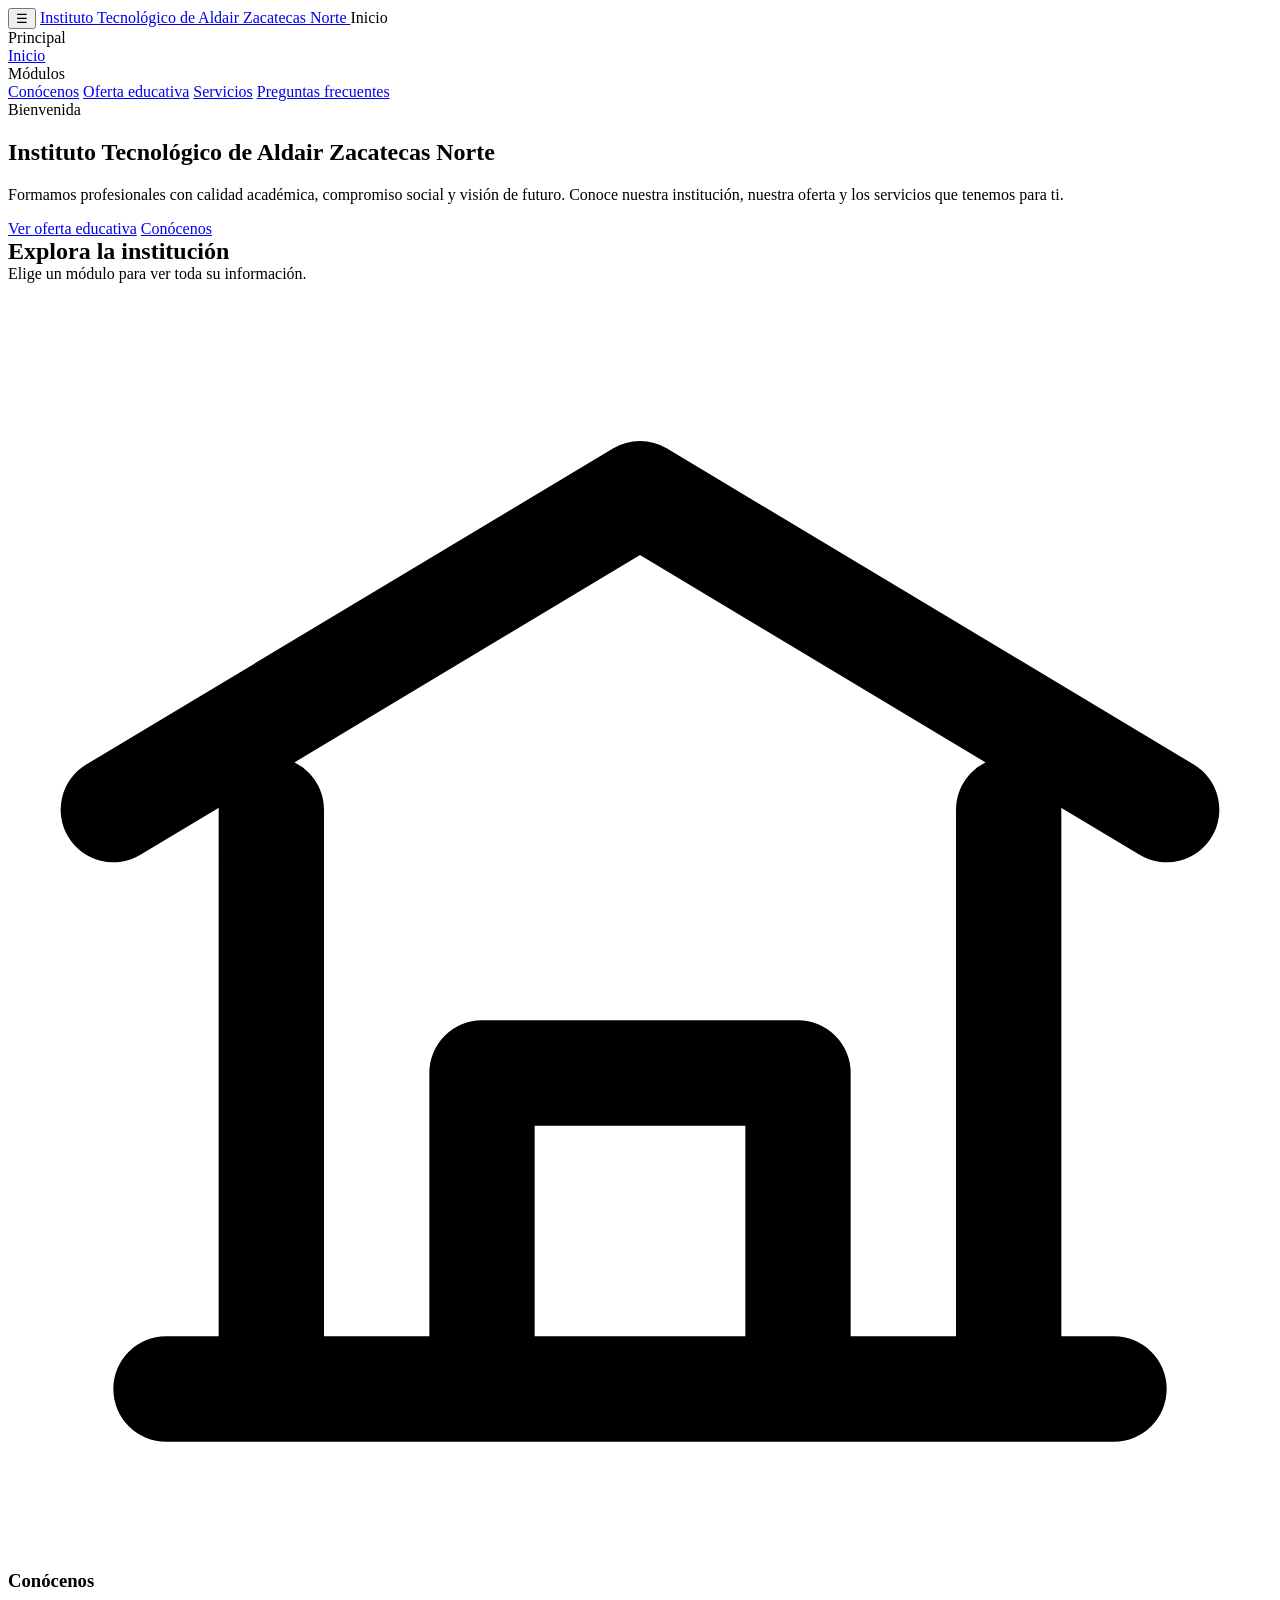
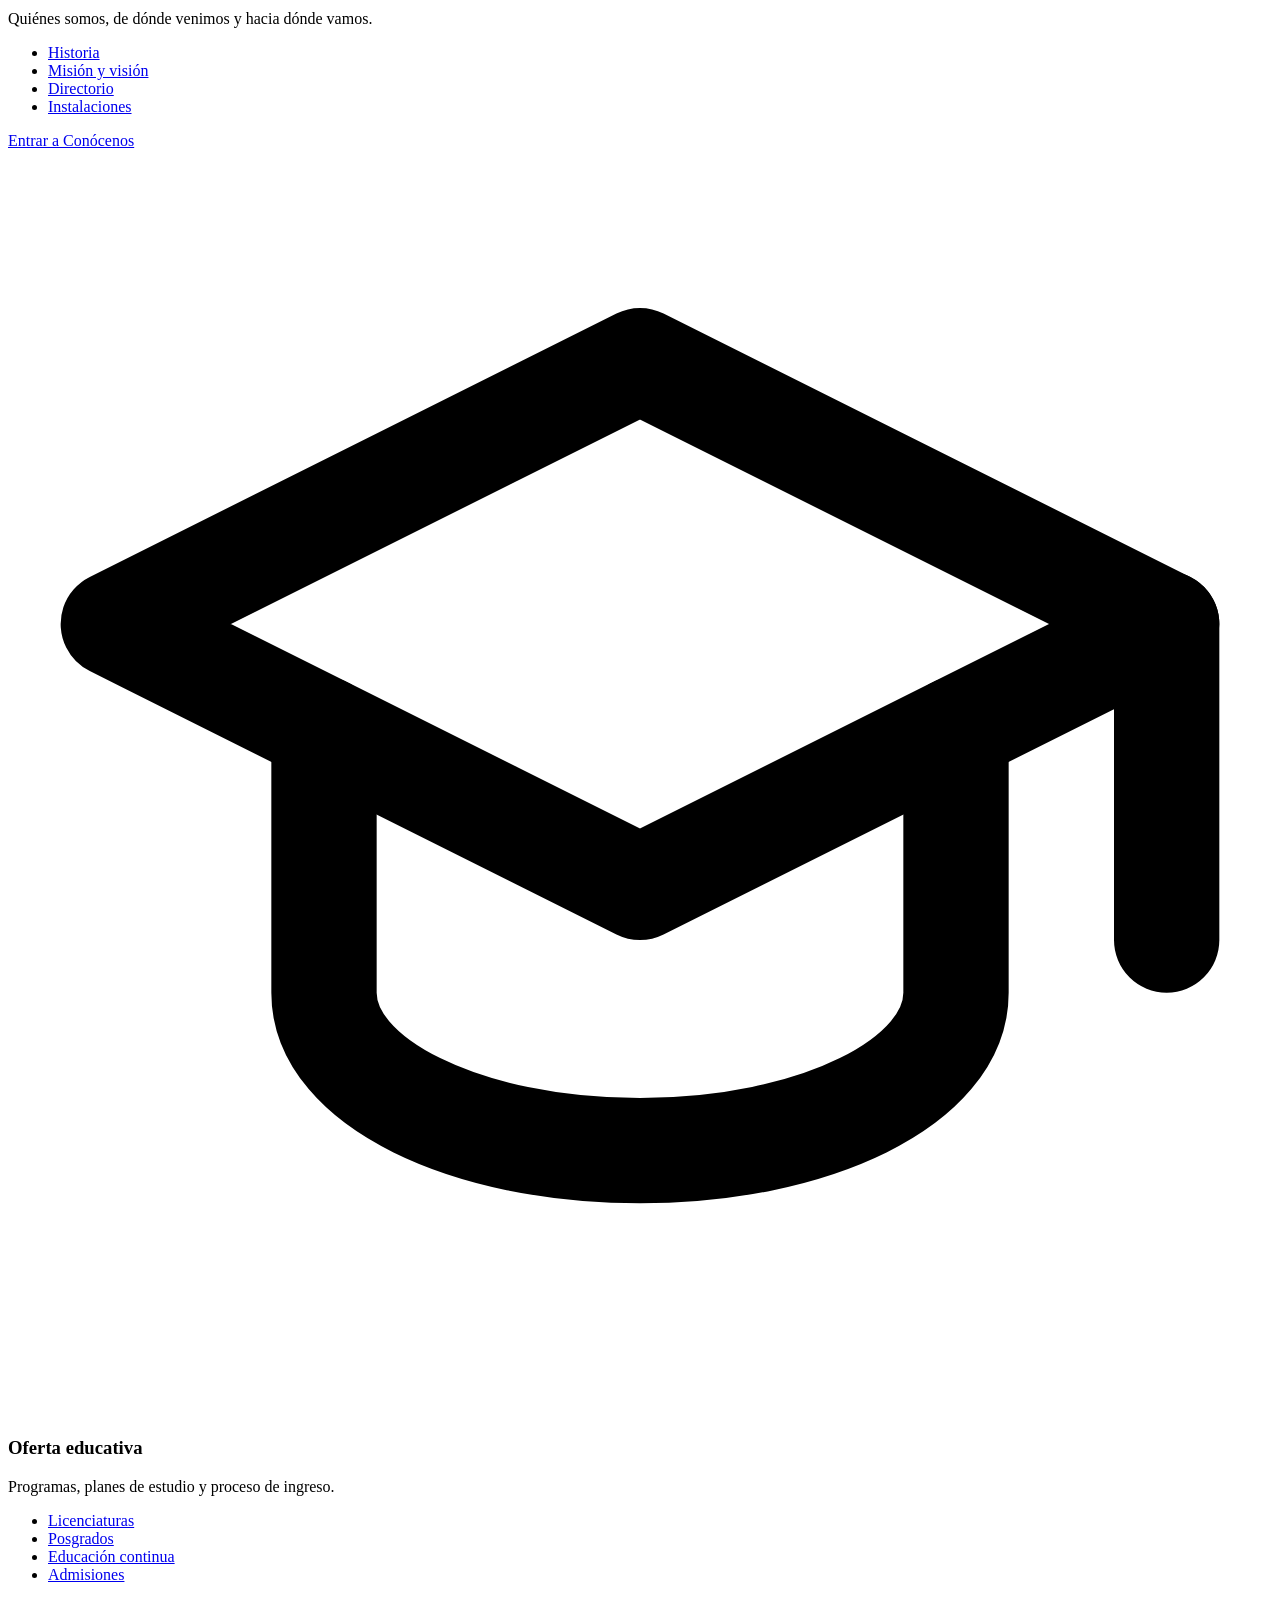
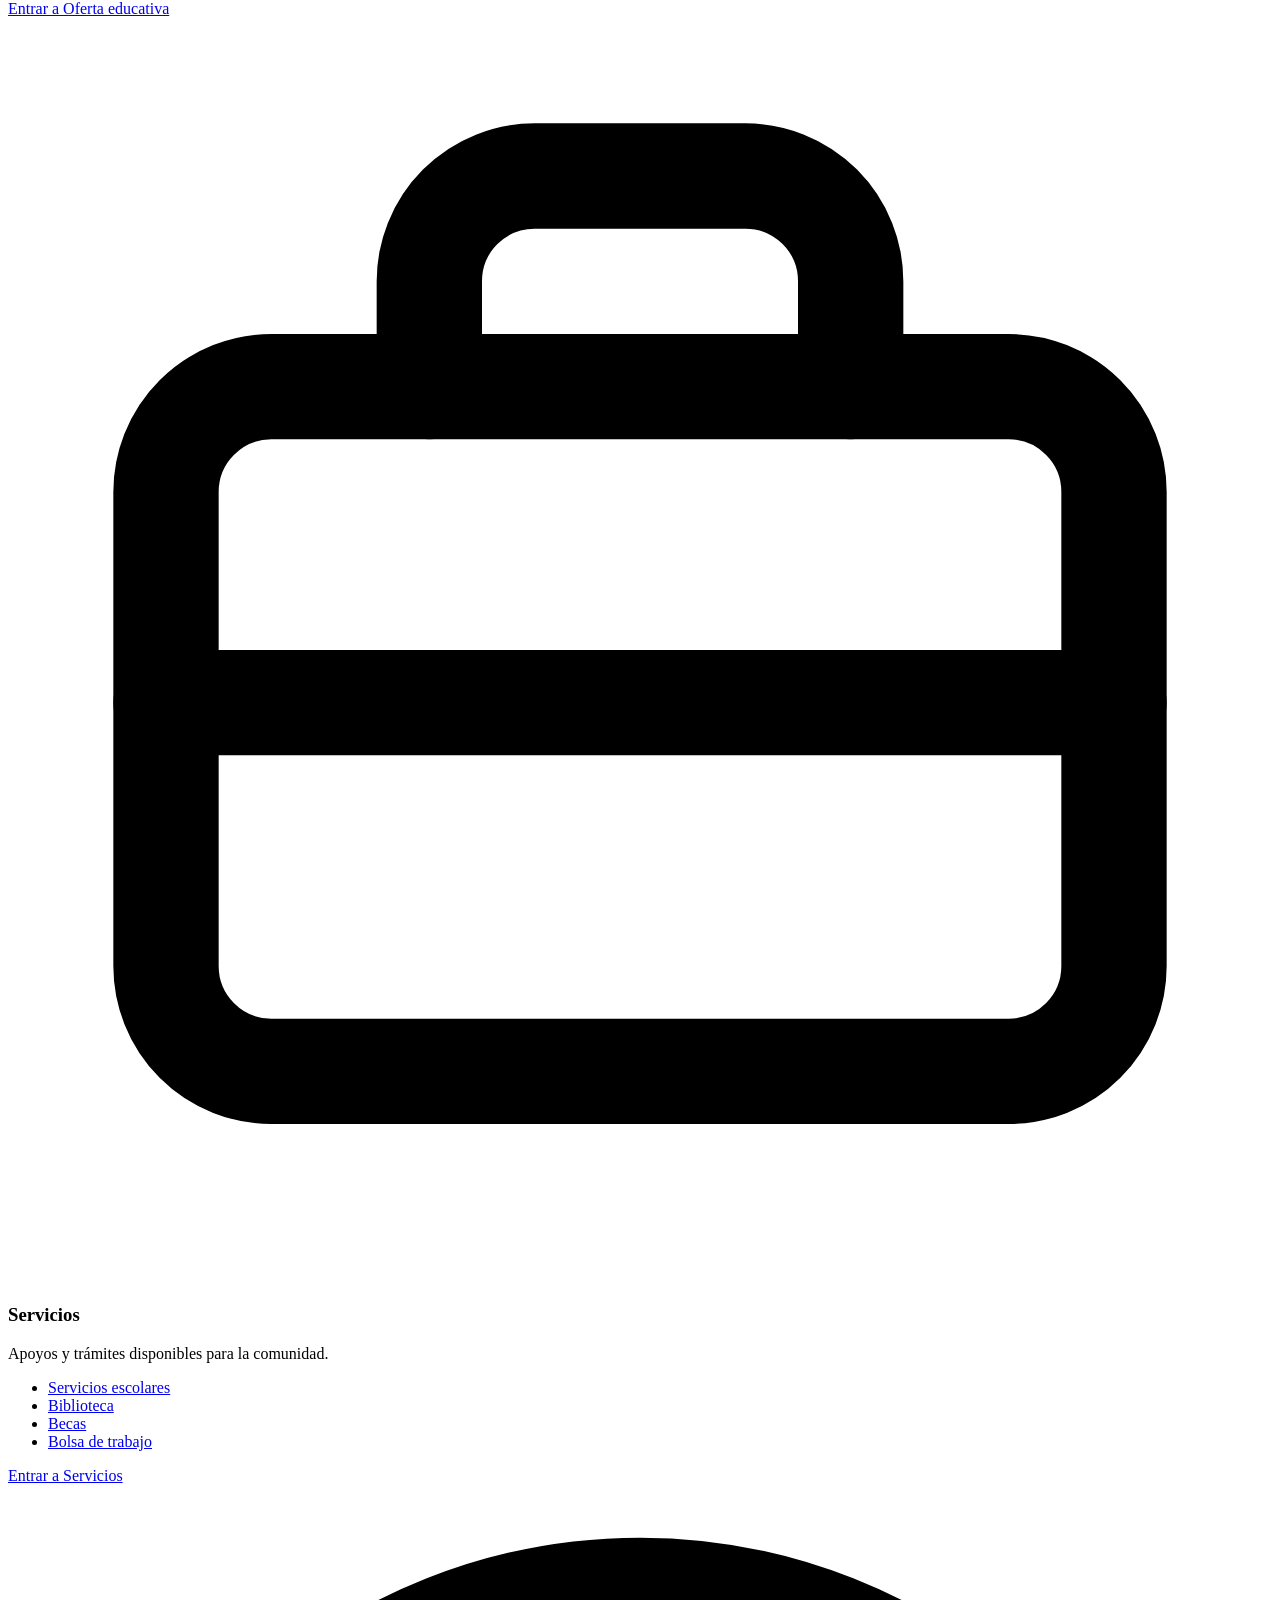
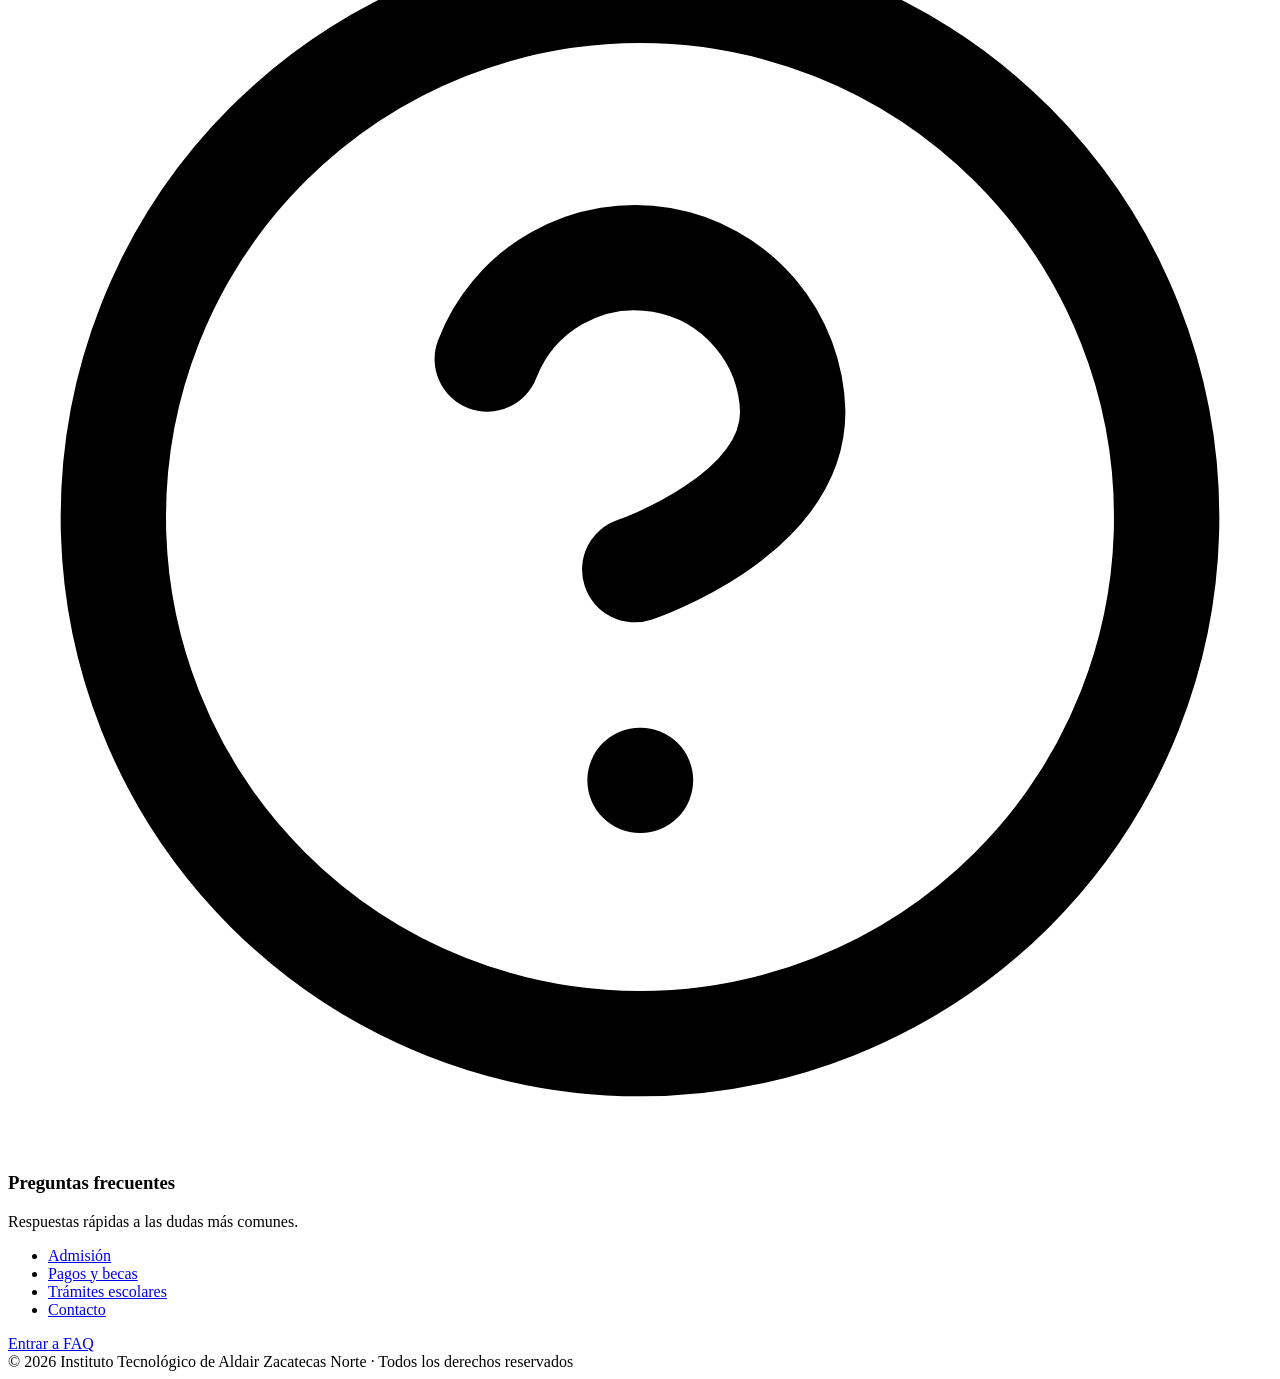
==== index.html @ a639b31b "Añadí el principal de la pagina" ====
<!DOCTYPE html>
<html lang="es">
<head>
  <meta charset="UTF-8">
  <meta name="viewport" content="width=device-width, initial-scale=1.0">
  <title>Inicio · Instituto Tecnológico de Aldair Zacatecas Norte</title>
  <link rel="stylesheet" href="design-system.css">
</head>
<body>
<div class="ds-app">

  <!-- ===== ENCABEZADO ===== -->
  <header class="ds-header">
    <button class="ds-header__menu" aria-label="Abrir menú" onclick="document.querySelector('.ds-sidebar').classList.toggle('abierto')">☰</button>
    <a href="index.html" class="ds-header__logo">
      <!-- <img src="logo.png" alt=""> -->
      Instituto Tecnológico de Aldair Zacatecas Norte
    </a>
    <span class="ds-header__modulo">Inicio</span>
  </header>

  <!-- ===== MENÚ LATERAL ===== -->
  <nav class="ds-sidebar" aria-label="Menú principal">
    <div class="ds-sidebar__titulo">Principal</div>
    <a href="index.html" class="activo">Inicio</a>
    <div class="ds-sidebar__titulo">Módulos</div>
    <a href="conocenos.html">Conócenos</a>
    <a href="oferta-educativa.html">Oferta educativa</a>
    <a href="servicios.html">Servicios</a>
    <a href="faq.html">Preguntas frecuentes</a>
  </nav>

  <!-- ===== CONTENIDO ===== -->
  <main class="ds-main">

    <section class="ds-hero">
      <span class="ds-hero__etiqueta">Bienvenida</span>
      <h1>Instituto Tecnológico de Aldair Zacatecas Norte</h1>
      <p>Formamos profesionales con calidad académica, compromiso social y visión de futuro. Conoce nuestra institución, nuestra oferta y los servicios que tenemos para ti.</p>
      <div class="ds-fila">
        <a href="oferta-educativa.html" class="ds-btn ds-btn--primario">Ver oferta educativa</a>
        <a href="conocenos.html" class="ds-btn ds-btn--secundario">Conócenos</a>
      </div>
    </section>

    <div class="ds-page-header">
      <div>
        <h2 style="margin:0">Explora la institución</h2>
        <p class="ds-texto-sec" style="margin:0">Elige un módulo para ver toda su información.</p>
      </div>
    </div>

    <!-- ===== MÓDULOS =====
         Cada botón abre el archivo del módulo (conocenos.html, oferta-educativa.html,
         servicios.html, faq.html). Cada compañero crea su archivo a partir de
         plantilla-modulo.html y usa los id indicados (#historia, #mision, ...)
         en las secciones de su página para que los enlaces de las partes funcionen. -->
    <div class="ds-grid ds-grid-4">

      <!-- MÓDULO 1: CONÓCENOS -->
      <article class="ds-card ds-modulo">
        <div class="ds-modulo__icono">
          <svg viewBox="0 0 24 24" fill="none" stroke="currentColor" stroke-width="2" stroke-linecap="round" stroke-linejoin="round"><path d="M3 21h18M5 21V10M19 21V10M9 21v-6h6v6M2 10l10-6 10 6"/></svg>
        </div>
        <h3 class="ds-card__titulo">Conócenos</h3>
        <p class="ds-texto-sec">Quiénes somos, de dónde venimos y hacia dónde vamos.</p>
        <ul class="ds-modulo__partes">
          <li><a href="conocenos.html#historia">Historia</a></li>
          <li><a href="conocenos.html#mision-vision">Misión y visión</a></li>
          <li><a href="conocenos.html#directorio">Directorio</a></li>
          <li><a href="conocenos.html#instalaciones">Instalaciones</a></li>
        </ul>
        <a href="conocenos.html" class="ds-btn ds-btn--primario">Entrar a Conócenos</a>
      </article>

      <!-- MÓDULO 2: OFERTA EDUCATIVA -->
      <article class="ds-card ds-modulo">
        <div class="ds-modulo__icono">
          <svg viewBox="0 0 24 24" fill="none" stroke="currentColor" stroke-width="2" stroke-linecap="round" stroke-linejoin="round"><path d="M22 9 12 4 2 9l10 5 10-5z"/><path d="M6 11v5c0 1.7 2.7 3 6 3s6-1.3 6-3v-5M22 9v6"/></svg>
        </div>
        <h3 class="ds-card__titulo">Oferta educativa</h3>
        <p class="ds-texto-sec">Programas, planes de estudio y proceso de ingreso.</p>
        <ul class="ds-modulo__partes">
          <li><a href="oferta-educativa.html#licenciaturas">Licenciaturas</a></li>
          <li><a href="oferta-educativa.html#posgrados">Posgrados</a></li>
          <li><a href="oferta-educativa.html#educacion-continua">Educación continua</a></li>
          <li><a href="oferta-educativa.html#admisiones">Admisiones</a></li>
        </ul>
        <a href="oferta-educativa.html" class="ds-btn ds-btn--primario">Entrar a Oferta educativa</a>
      </article>

      <!-- MÓDULO 3: SERVICIOS -->
      <article class="ds-card ds-modulo">
        <div class="ds-modulo__icono">
          <svg viewBox="0 0 24 24" fill="none" stroke="currentColor" stroke-width="2" stroke-linecap="round" stroke-linejoin="round"><rect x="3" y="7" width="18" height="13" rx="2"/><path d="M8 7V5a2 2 0 0 1 2-2h4a2 2 0 0 1 2 2v2M3 13h18"/></svg>
        </div>
        <h3 class="ds-card__titulo">Servicios</h3>
        <p class="ds-texto-sec">Apoyos y trámites disponibles para la comunidad.</p>
        <ul class="ds-modulo__partes">
          <li><a href="servicios.html#servicios-escolares">Servicios escolares</a></li>
          <li><a href="servicios.html#biblioteca">Biblioteca</a></li>
          <li><a href="servicios.html#becas">Becas</a></li>
          <li><a href="servicios.html#bolsa-trabajo">Bolsa de trabajo</a></li>
        </ul>
        <a href="servicios.html" class="ds-btn ds-btn--primario">Entrar a Servicios</a>
      </article>

      <!-- MÓDULO 4: FAQ -->
      <article class="ds-card ds-modulo">
        <div class="ds-modulo__icono">
          <svg viewBox="0 0 24 24" fill="none" stroke="currentColor" stroke-width="2" stroke-linecap="round" stroke-linejoin="round"><circle cx="12" cy="12" r="10"/><path d="M9.1 9a3 3 0 0 1 5.8 1c0 2-3 3-3 3M12 17h.01"/></svg>
        </div>
        <h3 class="ds-card__titulo">Preguntas frecuentes</h3>
        <p class="ds-texto-sec">Respuestas rápidas a las dudas más comunes.</p>
        <ul class="ds-modulo__partes">
          <li><a href="faq.html#admision">Admisión</a></li>
          <li><a href="faq.html#pagos">Pagos y becas</a></li>
          <li><a href="faq.html#tramites">Trámites escolares</a></li>
          <li><a href="faq.html#contacto">Contacto</a></li>
        </ul>
        <a href="faq.html" class="ds-btn ds-btn--primario">Entrar a FAQ</a>
      </article>

    </div>
  </main>

  <!-- ===== PIE ===== -->
  <footer class="ds-footer">
    © 2026 Instituto Tecnológico de Aldair Zacatecas Norte · Todos los derechos reservados
  </footer>

</div>
</body>
</html>
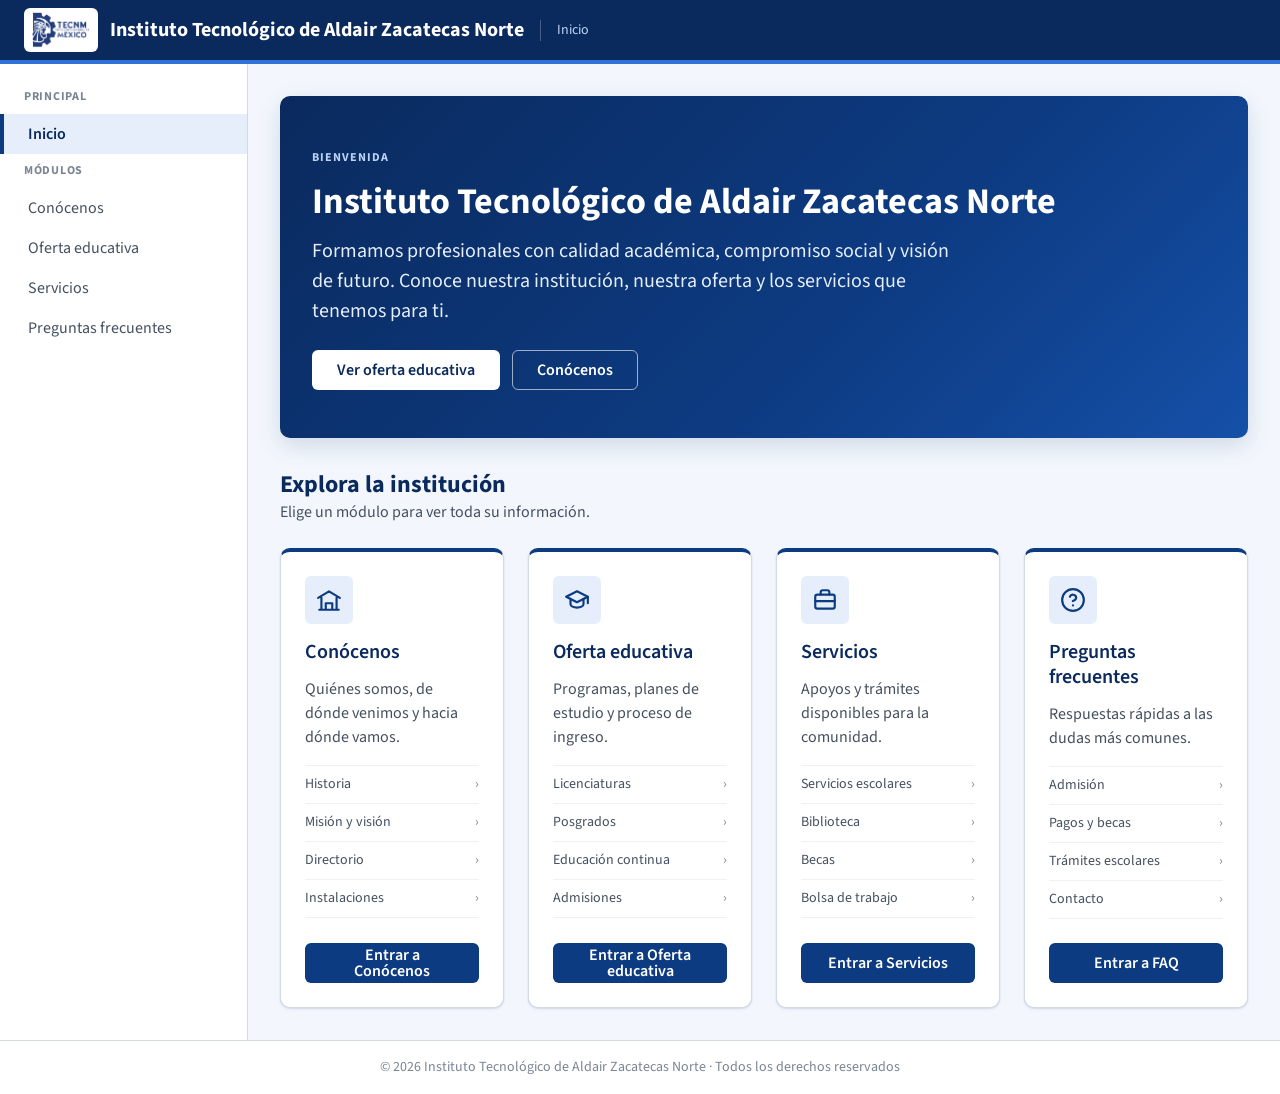
==== commit a7d450f1: "Agregar pagina principal, sistema de diseno institucional y logo del TecNM" ====
--- a/index.html
+++ b/index.html
@@ -13,8 +13,8 @@
   <header class="ds-header">
     <button class="ds-header__menu" aria-label="Abrir menú" onclick="document.querySelector('.ds-sidebar').classList.toggle('abierto')">☰</button>
     <a href="index.html" class="ds-header__logo">
-      <!-- <img src="logo.png" alt=""> -->
-      Instituto Tecnológico de Aldair Zacatecas Norte
+      <img src="logo.png" alt="Logo TecNM">
+      <span class="ds-header__nombre">Instituto Tecnológico de Aldair Zacatecas Norte</span>
     </a>
     <span class="ds-header__modulo">Inicio</span>
   </header>
--- a/design-system.css
+++ b/design-system.css
@@ -0,0 +1,331 @@
+/* =====================================================================
+   SISTEMA DE DISEÑO INSTITUCIONAL · v1.0
+   ---------------------------------------------------------------------
+   REGLAS PARA TODOS LOS PARTICIPANTES
+   1. NO edites este archivo. Si necesitas algo nuevo, pídelo al
+      responsable del diseño para agregarlo aquí y que todos lo tengan.
+   2. NO escribas colores, tamaños ni fuentes "a mano" en tu módulo.
+      Usa siempre las variables (var(--...)) y las clases .ds-*.
+   3. Todo módulo parte de plantilla-modulo.html.
+   ===================================================================== */
+
+@import url('https://fonts.googleapis.com/css2?family=Source+Sans+3:wght@400;600;700&display=swap');
+
+/* ---------- 1. TOKENS (variables) ---------- */
+:root {
+  /* Azul institucional */
+  --azul-900: #0A2A5E;   /* encabezado, títulos fuertes */
+  --azul-800: #0D3B82;   /* color principal (botones, enlaces activos) */
+  --azul-700: #1550A8;   /* hover */
+  --azul-500: #2F73D9;   /* acentos, foco */
+  --azul-200: #BCD3F5;   /* bordes suaves azules */
+  --azul-100: #E6EEFB;   /* fondos de resalte */
+  --azul-50:  #F3F7FD;   /* fondo de página */
+
+  /* Neutros */
+  --gris-900: #1B2430;   /* texto principal */
+  --gris-700: #44505F;   /* texto secundario */
+  --gris-500: #7A8594;   /* texto de ayuda / deshabilitado */
+  --gris-300: #D4DAE2;   /* bordes */
+  --gris-100: #EEF1F5;   /* fondos alternos (filas de tabla) */
+  --blanco:   #FFFFFF;
+
+  /* Estados (solo para mensajes, nunca decorativos) */
+  --exito:  #1E7B4A;  --exito-fondo:  #E5F4EC;
+  --aviso:  #9A6300;  --aviso-fondo:  #FFF4DB;
+  --error:  #B42318;  --error-fondo:  #FDECEA;
+  --info:   var(--azul-800); --info-fondo: var(--azul-100);
+
+  /* Tipografía */
+  --fuente: 'Source Sans 3', 'Segoe UI', Roboto, Arial, sans-serif;
+  --texto-xs: 0.75rem;   /* 12px */
+  --texto-sm: 0.875rem;  /* 14px */
+  --texto-md: 1rem;      /* 16px  base */
+  --texto-lg: 1.25rem;   /* 20px  h3 */
+  --texto-xl: 1.5rem;    /* 24px  h2 */
+  --texto-2xl: 2rem;     /* 32px  h1 */
+
+  /* Espaciado (múltiplos de 4px) */
+  --esp-1: 4px;  --esp-2: 8px;  --esp-3: 12px; --esp-4: 16px;
+  --esp-5: 24px; --esp-6: 32px; --esp-7: 48px; --esp-8: 64px;
+
+  /* Bordes y sombras */
+  --radio: 6px;
+  --radio-lg: 10px;
+  --sombra: 0 1px 3px rgba(10, 42, 94, .10), 0 1px 2px rgba(10, 42, 94, .06);
+  --sombra-lg: 0 8px 24px rgba(10, 42, 94, .14);
+
+  /* Medidas de layout */
+  --alto-header: 64px;
+  --ancho-sidebar: 248px;
+  --ancho-max: 1200px;
+}
+
+/* ---------- 2. BASE ---------- */
+*, *::before, *::after { box-sizing: border-box; }
+html { font-size: 16px; }
+body {
+  margin: 0;
+  font-family: var(--fuente);
+  font-size: var(--texto-md);
+  line-height: 1.5;
+  color: var(--gris-900);
+  background: var(--azul-50);
+}
+h1, h2, h3, h4 { color: var(--azul-900); line-height: 1.25; margin: 0 0 var(--esp-4); font-weight: 700; }
+h1 { font-size: var(--texto-2xl); }
+h2 { font-size: var(--texto-xl); }
+h3 { font-size: var(--texto-lg); font-weight: 600; }
+h4 { font-size: var(--texto-md); font-weight: 600; }
+p  { margin: 0 0 var(--esp-4); }
+a  { color: var(--azul-800); text-decoration: underline; text-underline-offset: 2px; }
+a:hover { color: var(--azul-700); }
+:focus-visible { outline: 3px solid var(--azul-500); outline-offset: 2px; }
+.ds-texto-sec   { color: var(--gris-700); }
+.ds-texto-ayuda { color: var(--gris-500); font-size: var(--texto-sm); }
+
+/* ---------- 3. LAYOUT GENERAL ---------- */
+.ds-app {
+  display: grid;
+  grid-template-columns: var(--ancho-sidebar) 1fr;
+  grid-template-rows: var(--alto-header) 1fr auto;
+  grid-template-areas: "header header" "sidebar main" "footer footer";
+  min-height: 100vh;
+}
+
+/* Encabezado institucional */
+.ds-header {
+  grid-area: header;
+  display: flex; align-items: center; gap: var(--esp-4);
+  padding: 0 var(--esp-5);
+  background: var(--azul-900);
+  color: var(--blanco);
+  border-bottom: 4px solid var(--azul-500);
+  position: sticky; top: 0; z-index: 50;
+}
+.ds-header__logo { display: flex; align-items: center; gap: var(--esp-3); font-weight: 700; font-size: var(--texto-lg); color: var(--blanco); text-decoration: none; }
+.ds-header__logo img { height: 44px; background: var(--blanco); padding: 4px 8px; border-radius: var(--radio); }
+.ds-header__modulo { color: var(--azul-200); font-size: var(--texto-sm); border-left: 1px solid rgba(255,255,255,.25); padding-left: var(--esp-4); }
+.ds-header__usuario { margin-left: auto; font-size: var(--texto-sm); color: var(--azul-100); }
+.ds-header__menu { display: none; background: none; border: 0; color: var(--blanco); font-size: 24px; cursor: pointer; }
+
+/* Menú lateral */
+.ds-sidebar {
+  grid-area: sidebar;
+  background: var(--blanco);
+  border-right: 1px solid var(--gris-300);
+  padding: var(--esp-4) 0;
+}
+.ds-sidebar__titulo { padding: var(--esp-2) var(--esp-5); font-size: var(--texto-xs); font-weight: 700; text-transform: uppercase; letter-spacing: .06em; color: var(--gris-500); }
+.ds-sidebar a {
+  display: block;
+  padding: var(--esp-2) var(--esp-5);
+  color: var(--gris-700);
+  text-decoration: none;
+  border-left: 4px solid transparent;
+}
+.ds-sidebar a:hover { background: var(--azul-50); color: var(--azul-800); }
+.ds-sidebar a.activo { background: var(--azul-100); color: var(--azul-900); font-weight: 600; border-left-color: var(--azul-800); }
+
+/* Contenido */
+.ds-main { grid-area: main; padding: var(--esp-6); max-width: var(--ancho-max); width: 100%; }
+.ds-page-header { display: flex; flex-wrap: wrap; align-items: flex-end; justify-content: space-between; gap: var(--esp-4); margin-bottom: var(--esp-5); }
+.ds-page-header h1 { margin: 0; }
+
+/* Pie */
+.ds-footer {
+  grid-area: footer;
+  padding: var(--esp-4) var(--esp-5);
+  background: var(--blanco);
+  border-top: 1px solid var(--gris-300);
+  color: var(--gris-500);
+  font-size: var(--texto-sm);
+  text-align: center;
+}
+
+/* Rejillas utilitarias */
+.ds-grid   { display: grid; gap: var(--esp-5); }
+.ds-grid-2 { grid-template-columns: repeat(2, 1fr); }
+.ds-grid-3 { grid-template-columns: repeat(3, 1fr); }
+.ds-grid-4 { grid-template-columns: repeat(4, 1fr); }
+.ds-fila   { display: flex; flex-wrap: wrap; gap: var(--esp-3); align-items: center; }
+
+/* ---------- 4. MIGAS DE PAN ---------- */
+.ds-breadcrumb { display: flex; flex-wrap: wrap; gap: var(--esp-2); font-size: var(--texto-sm); color: var(--gris-500); margin-bottom: var(--esp-2); list-style: none; padding: 0; }
+.ds-breadcrumb li + li::before { content: "/"; margin-right: var(--esp-2); color: var(--gris-300); }
+.ds-breadcrumb a { color: var(--gris-700); text-decoration: none; }
+.ds-breadcrumb a:hover { color: var(--azul-800); text-decoration: underline; }
+
+/* ---------- 5. TARJETAS ---------- */
+.ds-card {
+  background: var(--blanco);
+  border: 1px solid var(--gris-300);
+  border-radius: var(--radio-lg);
+  box-shadow: var(--sombra);
+  padding: var(--esp-5);
+}
+.ds-card__titulo { font-size: var(--texto-lg); font-weight: 600; color: var(--azul-900); margin: 0 0 var(--esp-3); }
+.ds-card__pie { margin-top: var(--esp-4); padding-top: var(--esp-4); border-top: 1px solid var(--gris-100); display: flex; gap: var(--esp-3); justify-content: flex-end; }
+
+/* Indicador (KPI) */
+.ds-kpi { border-top: 4px solid var(--azul-800); }
+.ds-kpi__valor { font-size: var(--texto-2xl); font-weight: 700; color: var(--azul-900); line-height: 1.1; }
+.ds-kpi__etiqueta { font-size: var(--texto-sm); color: var(--gris-700); }
+
+/* ---------- 6. BOTONES ---------- */
+.ds-btn {
+  display: inline-flex; align-items: center; justify-content: center; gap: var(--esp-2);
+  min-height: 40px;
+  padding: 0 var(--esp-5);
+  font: 600 var(--texto-md)/1 var(--fuente);
+  border-radius: var(--radio);
+  border: 1px solid transparent;
+  cursor: pointer;
+  text-decoration: none;
+  text-align: center;
+  transition: background .15s, border-color .15s;
+}
+.ds-btn--primario   { background: var(--azul-800); color: var(--blanco); }
+.ds-btn--primario:hover { background: var(--azul-700); color: var(--blanco); }
+.ds-btn--secundario { background: var(--blanco); color: var(--azul-800); border-color: var(--azul-800); }
+.ds-btn--secundario:hover { background: var(--azul-100); }
+.ds-btn--texto      { background: transparent; color: var(--azul-800); padding: 0 var(--esp-3); }
+.ds-btn--texto:hover { background: var(--azul-50); }
+.ds-btn--peligro    { background: var(--error); color: var(--blanco); }
+.ds-btn--peligro:hover { background: #8F1C13; }
+.ds-btn--sm { min-height: 32px; padding: 0 var(--esp-3); font-size: var(--texto-sm); }
+.ds-btn:disabled, .ds-btn[aria-disabled="true"] { background: var(--gris-100); color: var(--gris-500); border-color: var(--gris-300); cursor: not-allowed; }
+
+/* ---------- 7. FORMULARIOS ---------- */
+.ds-campo { display: flex; flex-direction: column; gap: var(--esp-1); margin-bottom: var(--esp-4); }
+.ds-label { font-weight: 600; font-size: var(--texto-sm); color: var(--gris-900); }
+.ds-label .req { color: var(--error); margin-left: 2px; }
+.ds-input, .ds-select, .ds-textarea {
+  width: 100%;
+  min-height: 40px;
+  padding: var(--esp-2) var(--esp-3);
+  font: var(--texto-md) var(--fuente);
+  color: var(--gris-900);
+  background: var(--blanco);
+  border: 1px solid var(--gris-300);
+  border-radius: var(--radio);
+}
+.ds-textarea { min-height: 96px; resize: vertical; }
+.ds-input:hover, .ds-select:hover, .ds-textarea:hover { border-color: var(--gris-500); }
+.ds-input:focus, .ds-select:focus, .ds-textarea:focus { outline: none; border-color: var(--azul-500); box-shadow: 0 0 0 3px var(--azul-100); }
+.ds-input:disabled, .ds-select:disabled { background: var(--gris-100); color: var(--gris-500); }
+.ds-campo--error .ds-input, .ds-campo--error .ds-select, .ds-campo--error .ds-textarea { border-color: var(--error); }
+.ds-campo__error { color: var(--error); font-size: var(--texto-sm); }
+.ds-check { display: flex; align-items: center; gap: var(--esp-2); cursor: pointer; }
+.ds-check input { width: 18px; height: 18px; accent-color: var(--azul-800); }
+.ds-form-acciones { display: flex; gap: var(--esp-3); justify-content: flex-end; margin-top: var(--esp-5); }
+
+/* ---------- 8. TABLAS ---------- */
+.ds-tabla-wrap { overflow-x: auto; background: var(--blanco); border: 1px solid var(--gris-300); border-radius: var(--radio-lg); }
+.ds-tabla { width: 100%; border-collapse: collapse; font-size: var(--texto-sm); }
+.ds-tabla th {
+  background: var(--azul-900); color: var(--blanco);
+  text-align: left; font-weight: 600;
+  padding: var(--esp-3) var(--esp-4);
+  white-space: nowrap;
+}
+.ds-tabla td { padding: var(--esp-3) var(--esp-4); border-top: 1px solid var(--gris-300); }
+.ds-tabla tbody tr:nth-child(even) { background: var(--gris-100); }
+.ds-tabla tbody tr:hover { background: var(--azul-100); }
+.ds-tabla .num { text-align: right; font-variant-numeric: tabular-nums; }
+
+/* ---------- 9. ALERTAS ---------- */
+.ds-alerta { padding: var(--esp-3) var(--esp-4); border-radius: var(--radio); border-left: 4px solid; margin-bottom: var(--esp-4); }
+.ds-alerta strong { display: block; margin-bottom: 2px; }
+.ds-alerta--info  { background: var(--info-fondo);  border-color: var(--info);  color: var(--azul-900); }
+.ds-alerta--exito { background: var(--exito-fondo); border-color: var(--exito); color: #0F4A2B; }
+.ds-alerta--aviso { background: var(--aviso-fondo); border-color: var(--aviso); color: #5C3B00; }
+.ds-alerta--error { background: var(--error-fondo); border-color: var(--error); color: #7A160F; }
+
+/* ---------- 10. ETIQUETAS (badges) ---------- */
+.ds-badge { display: inline-block; padding: 2px var(--esp-2); border-radius: 999px; font-size: var(--texto-xs); font-weight: 600; }
+.ds-badge--info    { background: var(--azul-100);   color: var(--azul-800); }
+.ds-badge--exito   { background: var(--exito-fondo); color: var(--exito); }
+.ds-badge--aviso   { background: var(--aviso-fondo); color: var(--aviso); }
+.ds-badge--error   { background: var(--error-fondo); color: var(--error); }
+.ds-badge--neutro  { background: var(--gris-100);    color: var(--gris-700); }
+
+/* ---------- 11. PESTAÑAS ---------- */
+.ds-tabs { display: flex; gap: var(--esp-1); border-bottom: 1px solid var(--gris-300); margin-bottom: var(--esp-5); overflow-x: auto; }
+.ds-tabs a, .ds-tabs button {
+  padding: var(--esp-3) var(--esp-4);
+  background: none; border: 0; border-bottom: 3px solid transparent;
+  font: 600 var(--texto-md) var(--fuente);
+  color: var(--gris-700); text-decoration: none; cursor: pointer; white-space: nowrap;
+}
+.ds-tabs a:hover, .ds-tabs button:hover { color: var(--azul-800); }
+.ds-tabs .activo { color: var(--azul-900); border-bottom-color: var(--azul-800); }
+
+/* ---------- 12. PAGINACIÓN ---------- */
+.ds-paginacion { display: flex; gap: var(--esp-1); justify-content: flex-end; margin-top: var(--esp-4); }
+.ds-paginacion a, .ds-paginacion span {
+  min-width: 36px; height: 36px; display: inline-flex; align-items: center; justify-content: center;
+  border: 1px solid var(--gris-300); border-radius: var(--radio);
+  background: var(--blanco); color: var(--gris-700); text-decoration: none; font-size: var(--texto-sm);
+}
+.ds-paginacion a:hover { border-color: var(--azul-800); color: var(--azul-800); }
+.ds-paginacion .activo { background: var(--azul-800); border-color: var(--azul-800); color: var(--blanco); }
+
+/* ---------- 13. MODAL ---------- */
+.ds-modal-fondo { position: fixed; inset: 0; background: rgba(10, 42, 94, .45); display: none; align-items: center; justify-content: center; padding: var(--esp-4); z-index: 100; }
+.ds-modal-fondo.abierto { display: flex; }
+.ds-modal { background: var(--blanco); border-radius: var(--radio-lg); box-shadow: var(--sombra-lg); width: 100%; max-width: 520px; }
+.ds-modal__cabecera { padding: var(--esp-4) var(--esp-5); border-bottom: 1px solid var(--gris-300); font-weight: 700; color: var(--azul-900); font-size: var(--texto-lg); }
+.ds-modal__cuerpo { padding: var(--esp-5); }
+.ds-modal__pie { padding: var(--esp-4) var(--esp-5); border-top: 1px solid var(--gris-300); display: flex; justify-content: flex-end; gap: var(--esp-3); }
+
+/* ---------- 14. ESTADO VACÍO ---------- */
+.ds-vacio { text-align: center; padding: var(--esp-7) var(--esp-5); color: var(--gris-700); background: var(--blanco); border: 1px dashed var(--gris-300); border-radius: var(--radio-lg); }
+.ds-vacio h3 { margin-bottom: var(--esp-2); }
+
+/* ---------- 15. PORTADA (solo página principal) ---------- */
+.ds-hero {
+  background: linear-gradient(135deg, var(--azul-900) 0%, var(--azul-800) 60%, var(--azul-700) 100%);
+  color: var(--blanco);
+  border-radius: var(--radio-lg);
+  padding: var(--esp-7) var(--esp-6);
+  margin-bottom: var(--esp-6);
+  box-shadow: var(--sombra-lg);
+}
+.ds-hero h1 { color: var(--blanco); font-size: 2.25rem; margin-bottom: var(--esp-3); }
+.ds-hero p { color: var(--azul-100); font-size: var(--texto-lg); max-width: 640px; margin-bottom: var(--esp-5); }
+.ds-hero__etiqueta { display: inline-block; font-size: var(--texto-xs); font-weight: 700; letter-spacing: .08em; text-transform: uppercase; color: var(--azul-200); margin-bottom: var(--esp-3); }
+.ds-hero .ds-btn--primario { background: var(--blanco); color: var(--azul-900); }
+.ds-hero .ds-btn--primario:hover { background: var(--azul-100); }
+.ds-hero .ds-btn--secundario { background: transparent; color: var(--blanco); border-color: rgba(255,255,255,.6); }
+.ds-hero .ds-btn--secundario:hover { background: rgba(255,255,255,.1); }
+
+/* Tarjeta de módulo (acceso a cada módulo desde el principal) */
+.ds-modulo { display: flex; flex-direction: column; border-top: 4px solid var(--azul-800); }
+.ds-modulo__icono { width: 48px; height: 48px; border-radius: var(--radio); background: var(--azul-100); color: var(--azul-800); display: flex; align-items: center; justify-content: center; margin-bottom: var(--esp-4); }
+.ds-modulo__icono svg { width: 26px; height: 26px; }
+.ds-modulo__partes { list-style: none; padding: 0; margin: 0 0 var(--esp-5); border-top: 1px solid var(--gris-100); }
+.ds-modulo__partes li { border-bottom: 1px solid var(--gris-100); }
+.ds-modulo__partes a { display: flex; justify-content: space-between; padding: var(--esp-2) 0; color: var(--gris-700); text-decoration: none; font-size: var(--texto-sm); }
+.ds-modulo__partes a::after { content: "›"; color: var(--gris-500); }
+.ds-modulo__partes a:hover { color: var(--azul-800); }
+.ds-modulo .ds-btn { margin-top: auto; }
+
+/* ---------- 16. RESPONSIVO ---------- */
+@media (max-width: 960px) {
+  .ds-grid-3, .ds-grid-4 { grid-template-columns: repeat(2, 1fr); }
+}
+@media (max-width: 768px) {
+  .ds-app { grid-template-columns: 1fr; grid-template-areas: "header" "main" "footer"; }
+  .ds-header { padding: 0 var(--esp-4); }
+  .ds-header__menu { display: block; }
+  .ds-header__modulo, .ds-header__usuario, .ds-header__nombre { display: none; }
+  .ds-sidebar { display: none; position: fixed; top: var(--alto-header); left: 0; bottom: 0; width: 80%; max-width: 300px; z-index: 60; box-shadow: var(--sombra-lg); overflow-y: auto; }
+  .ds-sidebar.abierto { display: block; }
+  .ds-main { padding: var(--esp-5) var(--esp-4); }
+  .ds-grid-2, .ds-grid-3, .ds-grid-4 { grid-template-columns: 1fr; }
+  .ds-hero { padding: var(--esp-6) var(--esp-5); }
+  .ds-hero h1 { font-size: var(--texto-2xl); }
+  .ds-form-acciones { flex-direction: column-reverse; }
+  .ds-form-acciones .ds-btn { width: 100%; }
+}
